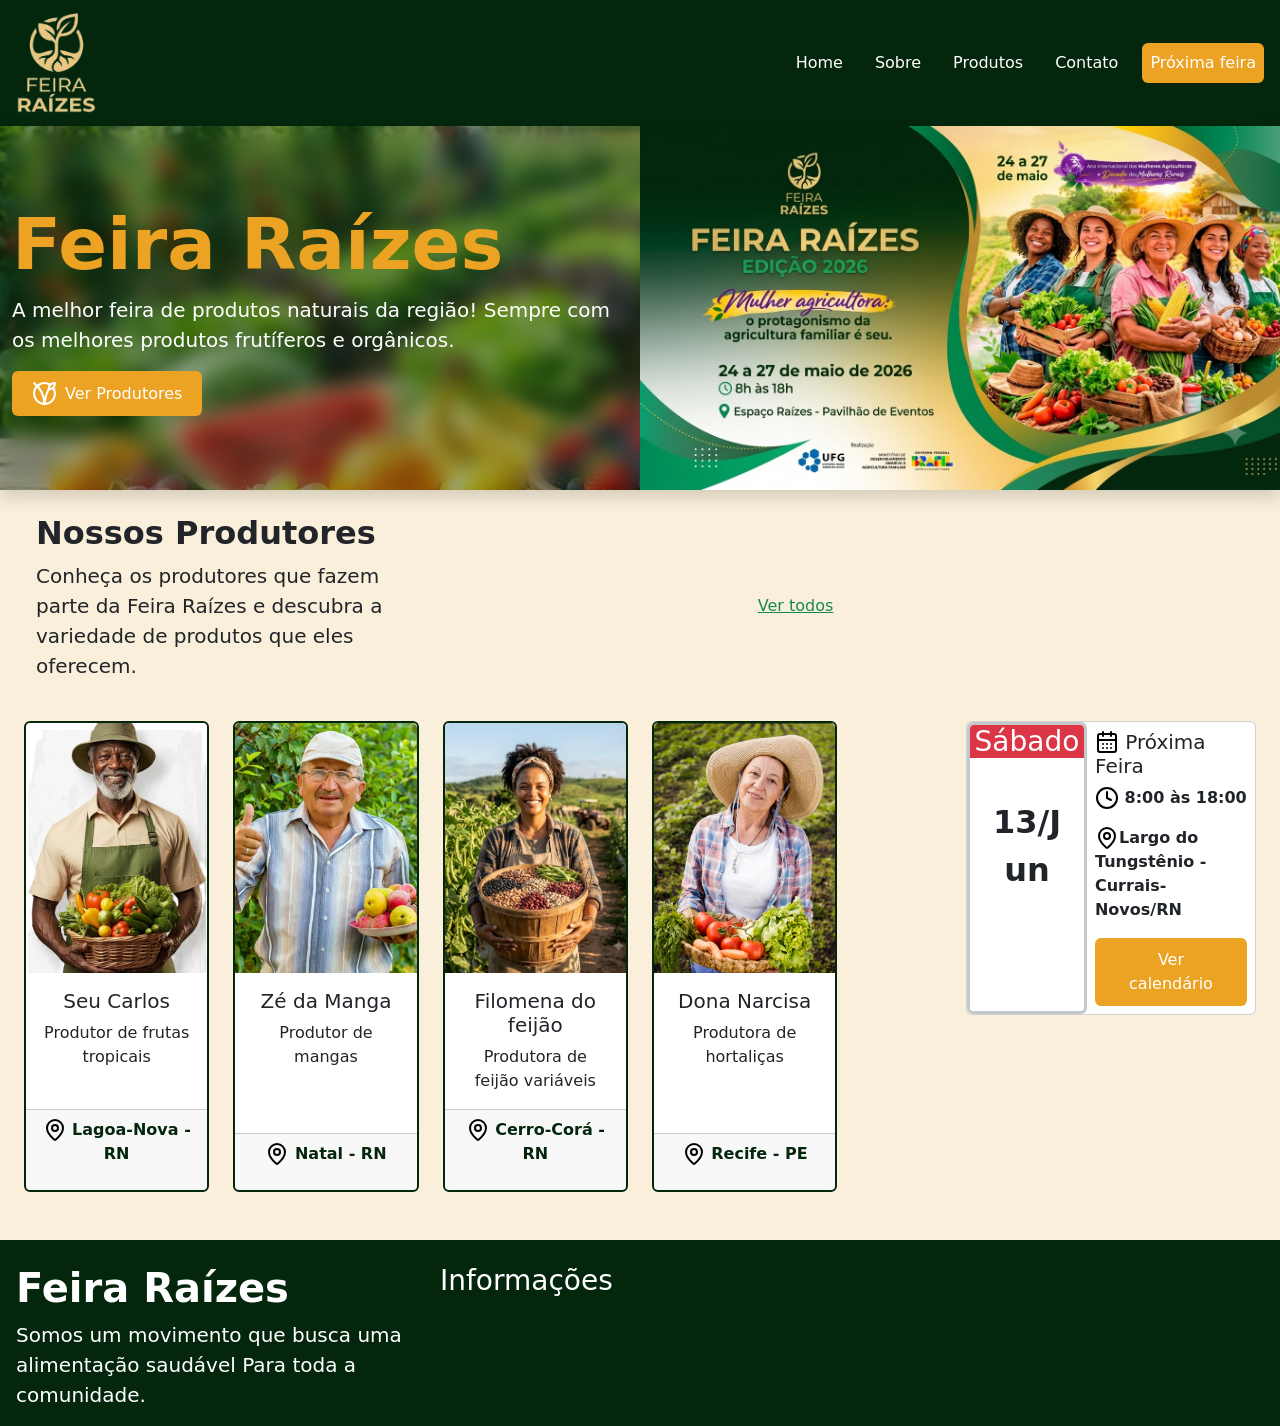
==== index.html @ c9ab0714 "Adição de background personalizado com opacidade na sessão home + retirada de margens padrão no arqu" ====
<!DOCTYPE html>
<html lang="pt-BR">

<head>
    <meta charset="UTF-8">
    <meta name="viewport" content="width=device-width, initial-scale=1.0">
    <link href="https://cdn.jsdelivr.net/npm/bootstrap@5.3.8/dist/css/bootstrap.min.css" rel="stylesheet"
        integrity="sha384-sRIl4kxILFvY47J16cr9ZwB07vP4J8+LH7qKQnuqkuIAvNWLzeN8tE5YBujZqJLB" crossorigin="anonymous">
    <link rel="stylesheet" href="assets/styles.css">
    <link rel="icon" type="image/png" href="assets/images/favicon.png">
    <title>Feira Raízes</title>
</head>

<body class="bg-background">
    <header>
        <div class="bg-custom-primary"><!--  div com elemnto nav classe navbar para o cabeçalho da página, com a logo e os links de navegação -->
            <nav class="navbar navbar-light pe-3 ps-3">
                <a href="">
                    <img class="navbar-brand" src="assets/images/logo-cor-invertida-removebg-preview.png" width="80" alt="Logo da Feira Raízes">
                </a>
                <ul class="navbar-nav flex-row gap-3 flex-wrap">
                    <li class="nav-item">
                        <a class="nav-link text-white btn custom-button-primary p-2" href="#">Home</a>
                    </li>
                    <li class="nav-item">
                        <a class="nav-link text-white btn custom-button-primary p-2" href="#">Sobre</a>
                    </li>
                    <li class="nav-item">
                        <a class="nav-link text-white btn custom-button-primary p-2" href="#">Produtos</a>
                    </li>
                    <li class="nav-item">
                        <a class="nav-link text-white btn custom-button-primary p-2" href="#">Contato</a>
                    </li>
                    <li class="nav-item">
                        <a class="nav-link text-white btn custom-button-secundary p-2" href="">Próxima feira</a>
                    </li>
                    <!-- a classe custom-button-secundary é personalizada e criada exclusivamente para os botões de navegação da página. -->
                </ul>
            </nav>
        </div>
        
    </header>

    <main>
        <section class="mt-0 p-0 shadow" id="home" style="background-image: url('assets/images/banner-fundo.png'); background-size: cover; background-position: center;">
            <!-- div com classe container-fluid usado para criar um container que ocupa toda a largura da tela, permitindo que o conteúdo se ajuste de forma responsiva em diferentes tamanhos de tela. -->
            <div class="d-flex align-items-center" style="backdrop-filter: blur(10px);">
                <div class="row">
                    <div class="col-md-6 p-4 text-center text-md-start bg-custom-primary-opacity align-content-center">
                        <h2 class="display-2 fw-bold text-custom-secundary">Feira Raízes</h2>
                        <p class="lead text-white">A melhor feira de produtos naturais da região! Sempre com os melhores produtos frutíferos e orgânicos.</p>
                        <a href="#produtores" class="btn custom-button-secundary text-white d-inline-flex align-items-center"><img class="me-2 img-fluid" width="25" src="assets/images/vegan.svg" alt=""> Ver Produtores</a>
                    </div>
                    <div class="col-md-6 p-0">
                        <img class="img-fluid" src="assets/images/banner.png" alt="Banner da Feira Raízes">
                    </div>
                </div> 
            </div>
        </section>

        
        <section class="p-4" id="produtores">
            <!-- essa sessão de produtores usa uma div com container fluid para ocupar totalmente o espaço igual a div do banner, porem,  -->
            <!-- dentro dessa div há outra div com classe de colunas para organizar os produtores em colunas, e cada produtor é representado por um card com imagem, nome, descrição e localização. A sessão também inclui um link para ver todos os produtores e produtos disponíveis na feira. -->
            <div class="container-fluid">
                <div class="row">
                    <!-- uso de article para semântica do html, pois o conteúdo é um artigo sobre os produtores da feira. -->
                    <article class="col-md-4 text-center text-md-start">
                        <h2 class="display-10 fw-bold">Nossos Produtores</h2>
                        <p class="lead">Conheça os produtores que fazem parte da Feira Raízes e descubra a variedade de produtos que eles oferecem.</p>
                    </article>
                    
                    <div class="col-md-4 text-right text-md-end d-flex justify-content-center justify-content-md-end align-items-center">
                        <a class="link-success" href="produtores_produtos.html" target="_blank">Ver todos</a>
                    </div>
                </div> 
            </div>
            <!-- div com classe de row para colunas e mt-4 para adicionar margem superior, e dentro dessa div há várias colunas representando os produtores da feira. 
             Cada coluna contém um card com imagem, nome, descrição e localização do produtor. A classe text-center é usada para centralizar o conteúdo dentro de cada coluna, e a classe mb-4 adiciona margem inferior para espaçamento entre os cards. 
             A classe h-100 é usada para garantir que todos os cards tenham a mesma altura, independentemente do conteúdo interno. -->

             <!-- decidi usar col-6 para agrupar de 2 em 2 cards em telas menores, e col-md-2 para exibir 5 cards em telas maiores, mantendo a consistência visual e o espaçamento adequado entre os elementos da página. -->
            <div class="row mt-4">
                <div class="col-6 col-md-2 text-center mb-4">
                    <article class="card border-custom h-100">
                        <img src="assets/images/Seu-carlos.jpg" class="card-img-top aspect-ratio-1-1 object-fit-cover" alt="imagem de seu Carlos">
                        <div class="card-body">
                            <h5 class="card-title">Seu Carlos</h5>
                            <p class="card-text">Produtor de frutas tropicais</p>
                        </div>
                        <div class="card-footer">
                            <p class="text-custom-primary fw-bold"><img src="assets/images/map-pin.svg" class="img-fluid align-bottom" alt="pin"> Lagoa-Nova - RN</p>    
                        </div>
                    </article>
                </div>
                <div class="col-6 col-md-2 text-center mb-4">
                    <article class="card border-custom h-100">
                        <img src="assets/images/zé-da-manga.png" class="card-img-top image-fluid object-fit-cover"  alt="imagem de Zé da Manga">
                        <!-- uilizei as classes de card para melhorar a semântica e por já haver uma estrutura de card pronta no bootstrap. -->
                        <div class="card-body">
                            <h5 class="card-title">Zé da Manga</h5>
                            <p class="card-text">Produtor de mangas</p>
                        </div>
                        <div class="card-footer">
                            <p class="text-custom-primary fw-bold"><img src="assets/images/map-pin.svg" class="img-fluid align-bottom" alt="pin"> Natal - RN</p>
                        </div>
                    </article>
                </div>
                <div class="col-6 col-md-2 text-center mb-4">
                    <article class="card border-custom h-100">
                        <img src="assets/images/Filomena-do-feijão.png" class="card-img-top image-fluid object-fit-cover"  alt="Filomena">
                        <!-- uilizei as classes de card para melhorar a semântica e por já haver uma estrutura de card pronta no bootstrap. -->
                        <div class="card-body">
                            <h5 class="card-title">Filomena do feijão</h5>
                            <p class="card-text">Produtora de feijão variáveis</p>
                        </div>
                        <div class="card-footer">
                            <p class="text-custom-primary fw-bold"><img src="assets/images/map-pin.svg" class="img-fluid align-bottom" alt="pin"> Cerro-Corá - RN</p>
                        </div>
                    </article>
                </div>
                <div class="col-6 col-md-2 text-center mb-4">
                    <article class="card border-custom h-100">
                        <img src="assets/images/Dona-narcisa.png" class="card-img-top image-fluid object-fit-cover"  alt="Dona Narcisa">
                        <!-- uilizei as classes de card para melhorar a semântica e por já haver uma estrutura de card pronta no bootstrap. -->
                        <div class="card-body">
                            <h5 class="card-title">Dona Narcisa</h5>
                            <p class="card-text">Produtora de hortaliças</p>
                        </div>
                        <div class="card-footer justify-content-center">
                            <p class="text-custom-primary fw-bold"><img src="assets/images/map-pin.svg" class="img-fluid align-bottom" alt="pin"> Recife - PE</p>  
                        </div>
                    </article>
                </div>

                <!-- card para próxima feira com offset-md-1, isso faz com que o card seja deslocado para a direita -->
                <!-- decidi usar colunas offset-md-1 para que o card da próxima feira fique alinhado com os cards dos produtores, mantendo a consistência visual e o espaçamento adequado entre os elementos da página. -->
                <div class="col-md-3 offset-md-1 mb-4">
                  <div class="card">
                    <div class="row g-0">
                        <div class="col-5 border-3 border border-secondary-subtle rounded-2">
                            <div class="bg-danger text-center text-white rounded-top-1">
                                <h3>Sábado</h3>
                            </div>

                            <div class="d-flex justify-content-center align-items-center text-center mt-4 border-2 rounded-2 p-3 flex-wrap">
                                <p class="fs-2 fw-bold text-break">13/Jun</p>
                            </div>
                                
                        </div>
                        <div class="col-7">
                            <div class="m-2 d-flex flex-column">
                                <h5 class="card-title"><img src="assets/images/calendar-days.svg" class="img-fluid align-bottom" alt=""> Próxima Feira</h5>
                                <p class="fw-semibold"><img src="assets/images/clock.svg" class="img-fluid align-bottom" alt=""> 8:00 às 18:00</p>
                                <p class="fw-semibold"><img src="assets/images/map-pin.svg" class="img-fluid align-bottom" alt="">Largo do Tungstênio - Currais-Novos/RN</p>
                                <div class="d-flex justify-content-center justify-content-center align-items-center">
                                    <a href="" class="btn text-white custom-button-secundary">Ver calendário</a>
                                </div>
                              </div>
                        </div>
                    </div>

                  </div>
                </div>


            </div>

        </section>

    </main>

    <footer id="sobre">
        <div class="bg-custom-primary text-white pe-3 ps-3 mb-0">
            <div class="row pt-4">
                <div class="col-4">
                    <h3 class="display-6 fw-bold">Feira Raízes</h3>
                    <p class="lead fs-5">Somos um movimento que busca uma alimentação saudável Para toda a comunidade.</p>
                </div>

                <div class="col-4">
                    <h3>Informações</h3>
                </div>

            </div>
        </div>

    </footer>
</body>

</html>
---- assets/styles.css ----
:root {
    --cor-primaria: #03260c;
    --cor-alternativa: #184017;
    --cor-secundaria: #eca222;
    --cor-terciaria: #bf2e21;
    --cor-fundo: #f2d09153;
}

html, body {
    margin: 0;
    padding: 0;
    width: 100%;
    overflow-x: hidden;
}

.custom-button-primary {
    color: var(--cor-secundaria);
    border: none;
    padding: 10px 20px;
    font-size: 16px;
}

.text-custom-secundary {
    color: var(--cor-secundaria);
}

.custom-button-primary:hover {
    background-color: var(--cor-alternativa);
}

.custom-button-secundary {
    background-color: var(--cor-secundaria);
    border: none;
    padding: 10px 20px;
    font-size: 16px;
    transition: background-color 0.3s ease;
}

.custom-button-secundary:hover {
    background-color: var(--cor-terciaria);
}

.bg-background {
    background-color: var(--cor-fundo);
}

.border-custom {
    border: 2px solid var(--cor-primaria);
    border-radius: 6px;
}

.bg-custom-primary {
    background-color: var(--cor-primaria);
}

.bg-custom-primary-opacity {
    background-color: #03260c60;
}

.card-img-top {
    height: 250px;
    object-position: center 15%;
    object-fit: cover;
}

.text-custom-primary {
    color: var(--cor-primaria);
}
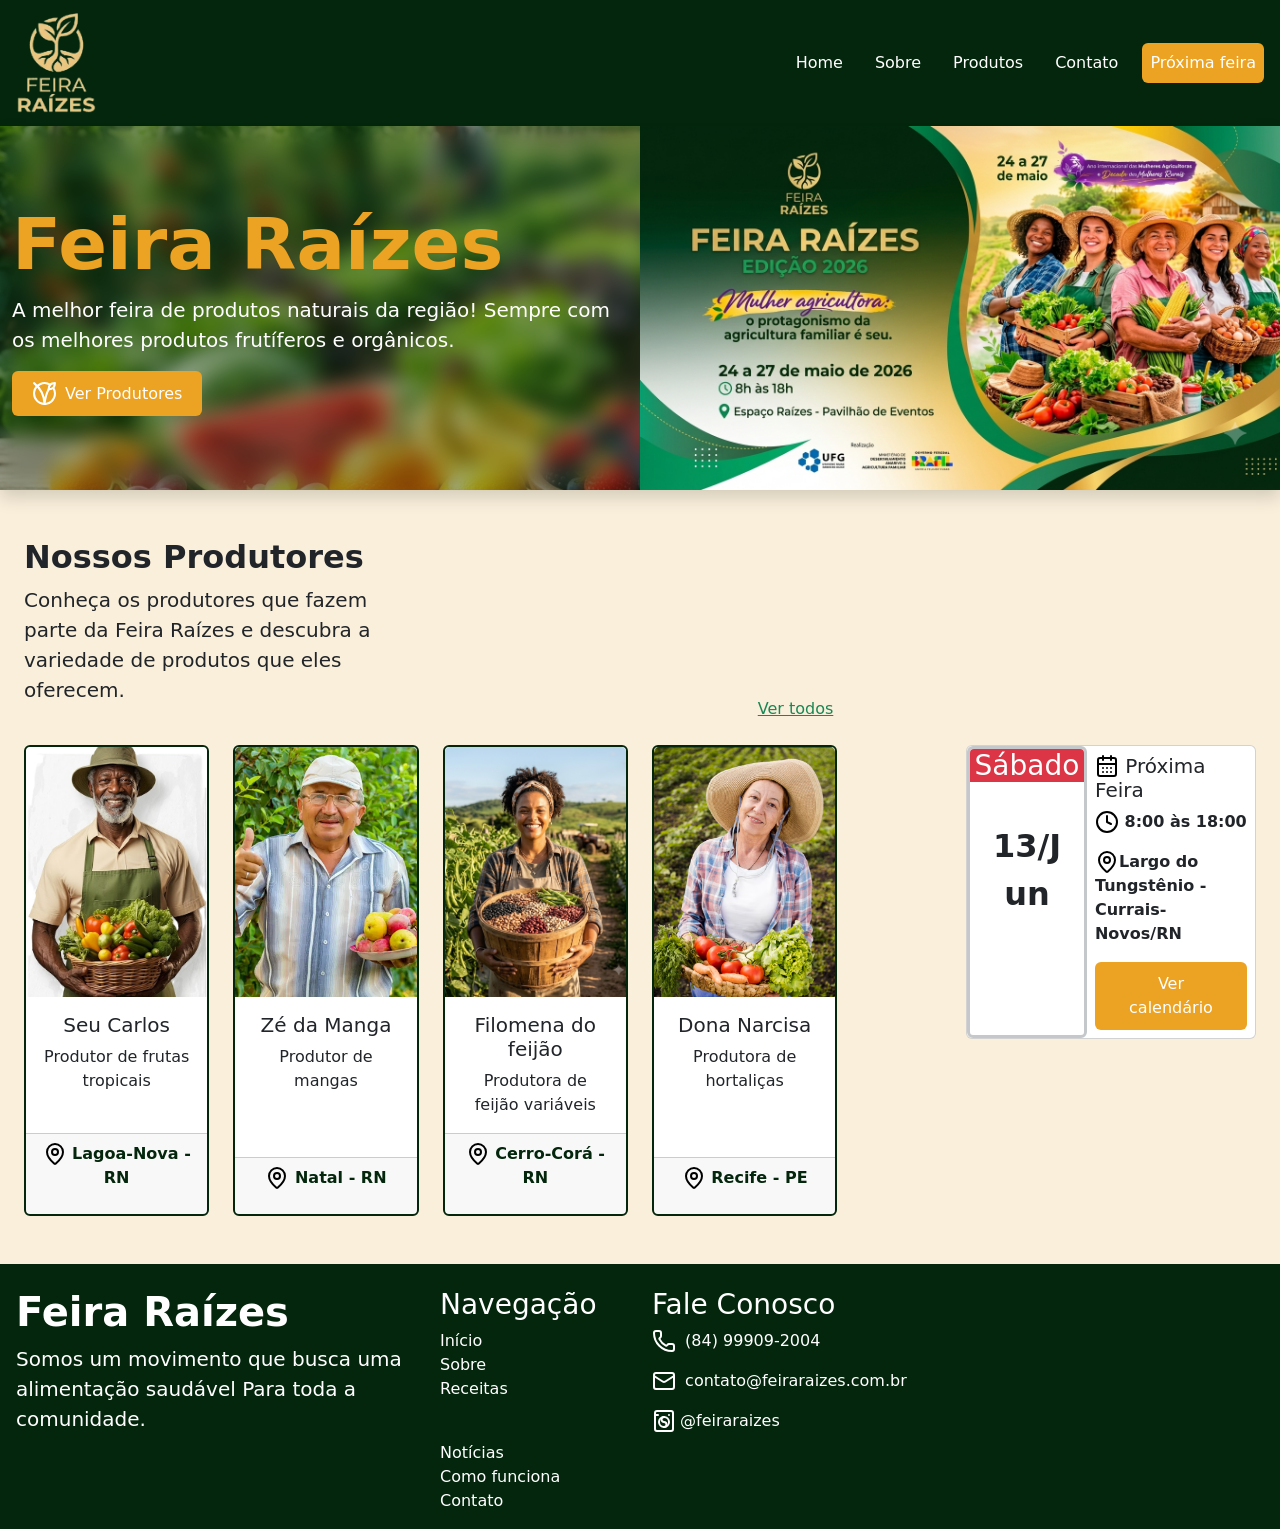
==== commit e3c74d34: "Adição da coluna de informações no footer + Correções de espaçamentos na página" ====
--- a/index.html
+++ b/index.html
@@ -62,25 +62,23 @@
         <section class="p-4" id="produtores">
             <!-- essa sessão de produtores usa uma div com container fluid para ocupar totalmente o espaço igual a div do banner, porem,  -->
             <!-- dentro dessa div há outra div com classe de colunas para organizar os produtores em colunas, e cada produtor é representado por um card com imagem, nome, descrição e localização. A sessão também inclui um link para ver todos os produtores e produtos disponíveis na feira. -->
-            <div class="container-fluid">
-                <div class="row">
-                    <!-- uso de article para semântica do html, pois o conteúdo é um artigo sobre os produtores da feira. -->
-                    <article class="col-md-4 text-center text-md-start">
-                        <h2 class="display-10 fw-bold">Nossos Produtores</h2>
-                        <p class="lead">Conheça os produtores que fazem parte da Feira Raízes e descubra a variedade de produtos que eles oferecem.</p>
-                    </article>
-                    
-                    <div class="col-md-4 text-right text-md-end d-flex justify-content-center justify-content-md-end align-items-center">
-                        <a class="link-success" href="produtores_produtos.html" target="_blank">Ver todos</a>
-                    </div>
-                </div> 
+            <div class="row mt-4">
+                <!-- uso de article para semântica do html, pois o conteúdo é um artigo sobre os produtores da feira. -->
+                <article class="col-md-4 text-center text-md-start">
+                    <h2 class="display-10 fw-bold">Nossos Produtores</h2>
+                    <p class="lead">Conheça os produtores que fazem parte da Feira Raízes e descubra a variedade de produtos que eles oferecem.</p>
+                </article>
+                
+                <div class="col-md-4 text-right text-md-end d-flex justify-content-center justify-content-md-end align-items-end">
+                    <a class="link-success pe-1" href="produtores_produtos.html" target="_blank">Ver todos</a>
+                </div>
             </div>
             <!-- div com classe de row para colunas e mt-4 para adicionar margem superior, e dentro dessa div há várias colunas representando os produtores da feira. 
              Cada coluna contém um card com imagem, nome, descrição e localização do produtor. A classe text-center é usada para centralizar o conteúdo dentro de cada coluna, e a classe mb-4 adiciona margem inferior para espaçamento entre os cards. 
              A classe h-100 é usada para garantir que todos os cards tenham a mesma altura, independentemente do conteúdo interno. -->
 
              <!-- decidi usar col-6 para agrupar de 2 em 2 cards em telas menores, e col-md-2 para exibir 5 cards em telas maiores, mantendo a consistência visual e o espaçamento adequado entre os elementos da página. -->
-            <div class="row mt-4">
+            <div class="row mt-4 h-100">
                 <div class="col-6 col-md-2 text-center mb-4">
                     <article class="card border-custom h-100">
                         <img src="assets/images/Seu-carlos.jpg" class="card-img-top aspect-ratio-1-1 object-fit-cover" alt="imagem de seu Carlos">
@@ -171,15 +169,40 @@
     </main>
 
     <footer id="sobre">
+        <!-- fiz o uso de col-md para em telas grandes os elementos ficarem separados e apresentáveis. Ao diminuir a tela todos irão ficar empilhados como blocos para melhor visualização -->
         <div class="bg-custom-primary text-white pe-3 ps-3 mb-0">
             <div class="row pt-4">
-                <div class="col-4">
+                <div class="col-md-4">
                     <h3 class="display-6 fw-bold">Feira Raízes</h3>
                     <p class="lead fs-5">Somos um movimento que busca uma alimentação saudável Para toda a comunidade.</p>
                 </div>
 
-                <div class="col-4">
-                    <h3>Informações</h3>
+                <div class="col-md-2">
+                    <h3 class="text-break">Navegação</h3>
+                    <div class="d-flex gap-4 flex-wrap">
+                        <ul class="list-unstyled">
+                            <li><a href="#home" class="text-white text-decoration-none">Início</a></li>
+                            <li><a href="#sobre" class="text-white text-decoration-none">Sobre</a></li>
+                            <li><a href="#contato" class="text-white text-decoration-none">Receitas</a></li>
+                        </ul>
+                        <ul class="list-unstyled">
+                            <li><a href="#produtores" class="text-white text-decoration-none">Notícias</a></li>
+                            <li><a href="#produtores" class="text-white text-decoration-none">Como funciona</a></li>
+                            <li><a href="#produtores" class="text-white text-decoration-none">Contato</a></li>
+                        </ul>
+                    </div>
+                </div>
+
+                <div class="col-md-4">
+                    <h3 class="text-break">Fale Conosco</h3>
+                    <div class="d-flex flex-wrap">
+                        <ul class="list-unstyled">
+                            <li><p><img src="assets/images/phone.svg" class="align-bottom pe-1" alt="Telefone"> (84) 99909-2004</p></li>
+                            <li><p><img src="assets/images/mail.svg" class="align-bottom pe-1" alt="Email"> contato@feiraraizes.com.br</p></li>
+                            <li><p><img src="assets/images/instagram.svg" class="align-bottom pe-1" alt="">@feiraraizes</p></li>
+                        </ul>
+
+                    </div>
                 </div>
 
             </div>
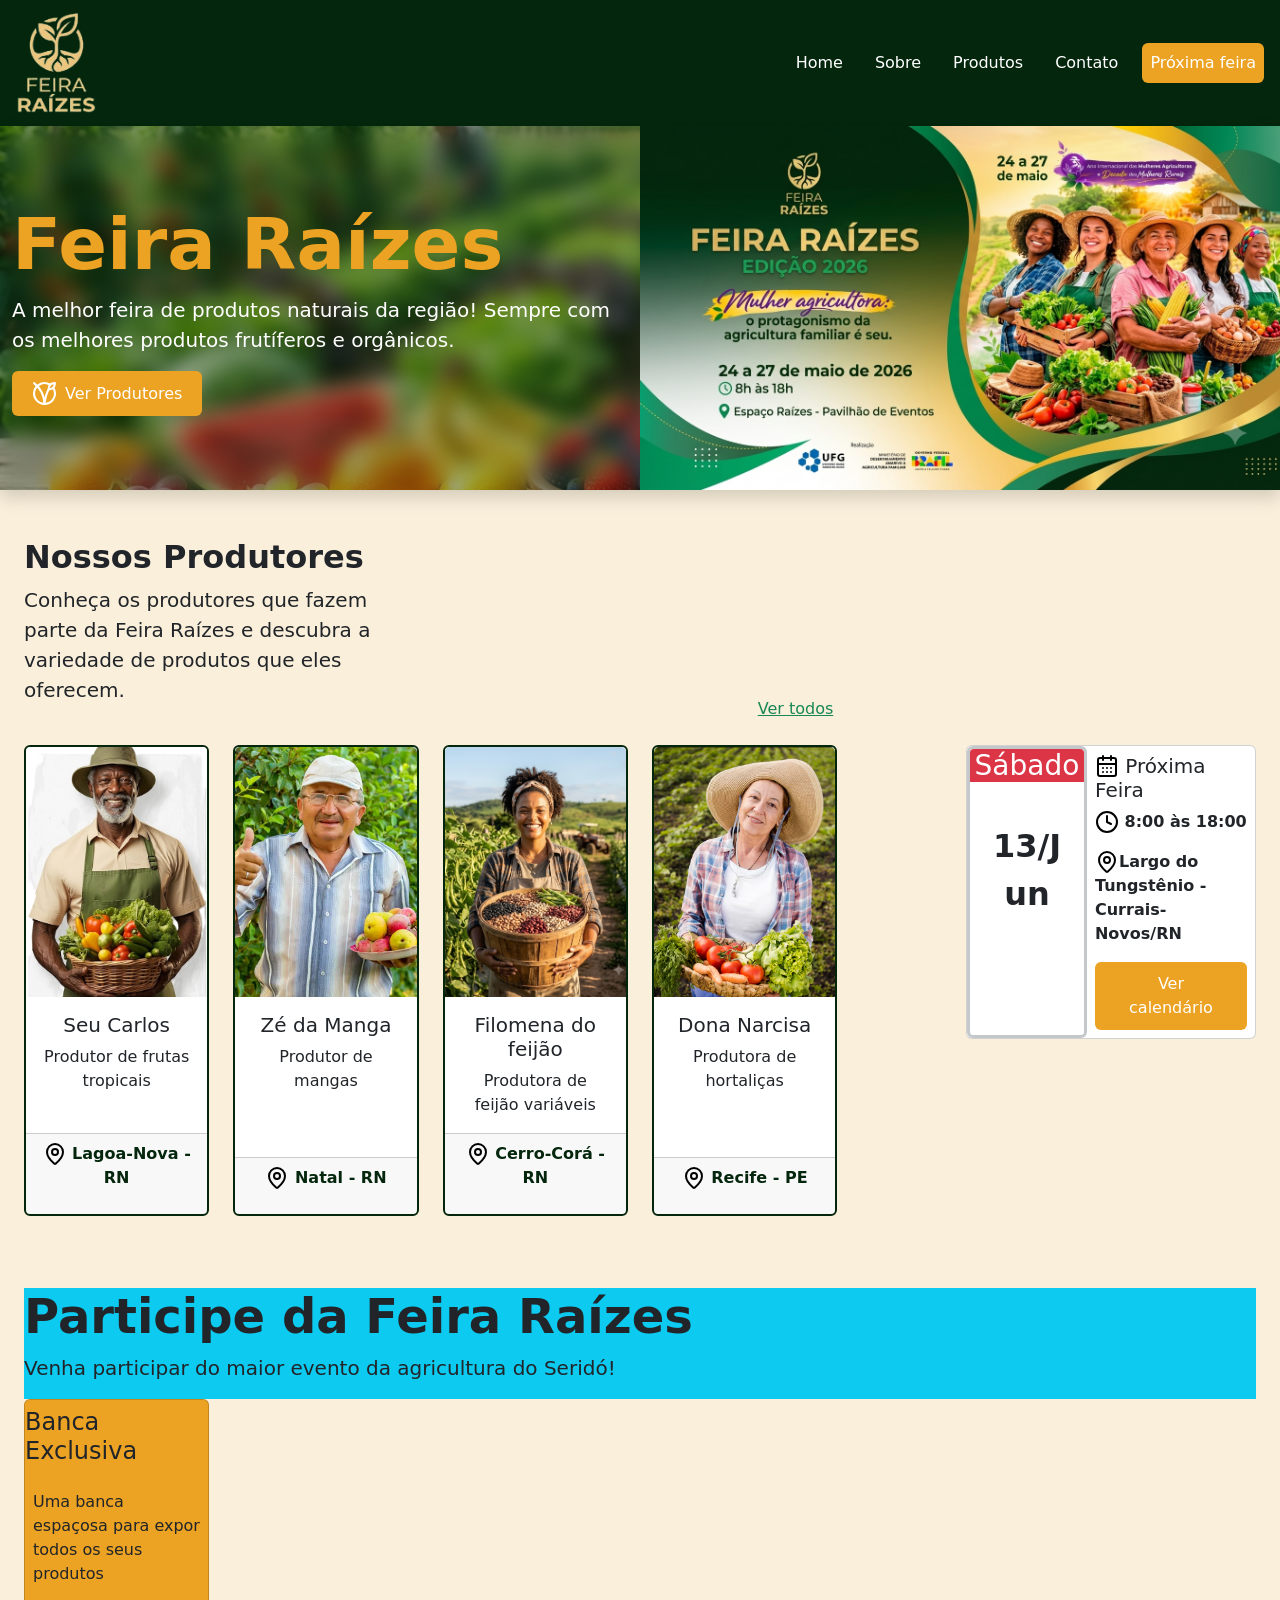
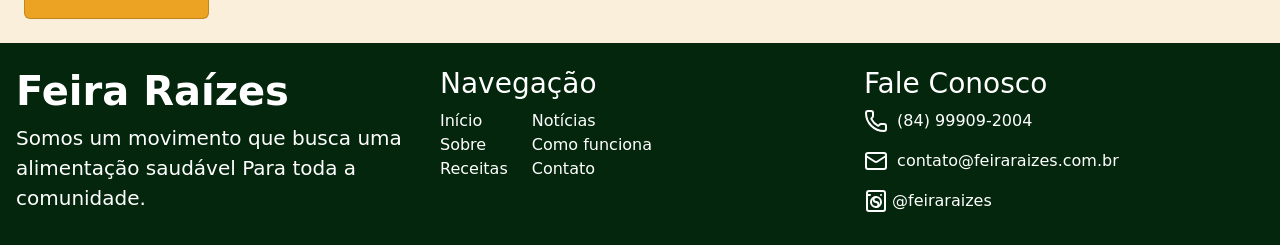
==== commit b9894242: "Adição da sessão participe" ====
--- a/index.html
+++ b/index.html
@@ -166,6 +166,28 @@
 
         </section>
 
+
+        <section class="p-4" id="participacao">
+            <div class="d-flex flex-column bg-info">
+                <h3 class="display-5 fw-bold">Participe da Feira Raízes</h3>
+                <p class="fs-5">Venha participar do maior evento da agricultura do Seridó!</p>
+            </div>
+
+            <div class="row">
+                <div class="col-6 col-md-2">
+                    <article class="card bg-custom-secundary">
+                        <div class="d-flex justify-content-center pt-2">
+                            <h3 class="fs-4">Banca Exclusiva</h3>
+                        </div>
+
+                        <div class="card-body d-flex px-2 container-fluid">
+                            <p>Uma banca espaçosa para expor todos os seus produtos</p>
+                        </div>
+                    </article>
+                </div>
+            </div>
+        </section>
+
     </main>
 
     <footer id="sobre">
@@ -177,7 +199,7 @@
                     <p class="lead fs-5">Somos um movimento que busca uma alimentação saudável Para toda a comunidade.</p>
                 </div>
 
-                <div class="col-md-2">
+                <div class="col-md-4">
                     <h3 class="text-break">Navegação</h3>
                     <div class="d-flex gap-4 flex-wrap">
                         <ul class="list-unstyled">
--- a/assets/styles.css
+++ b/assets/styles.css
@@ -53,6 +53,10 @@
     background-color: var(--cor-primaria);
 }
 
+.bg-custom-secundary {
+    background-color: var(--cor-secundaria);
+}
+
 .bg-custom-primary-opacity {
     background-color: #03260c60;
 }
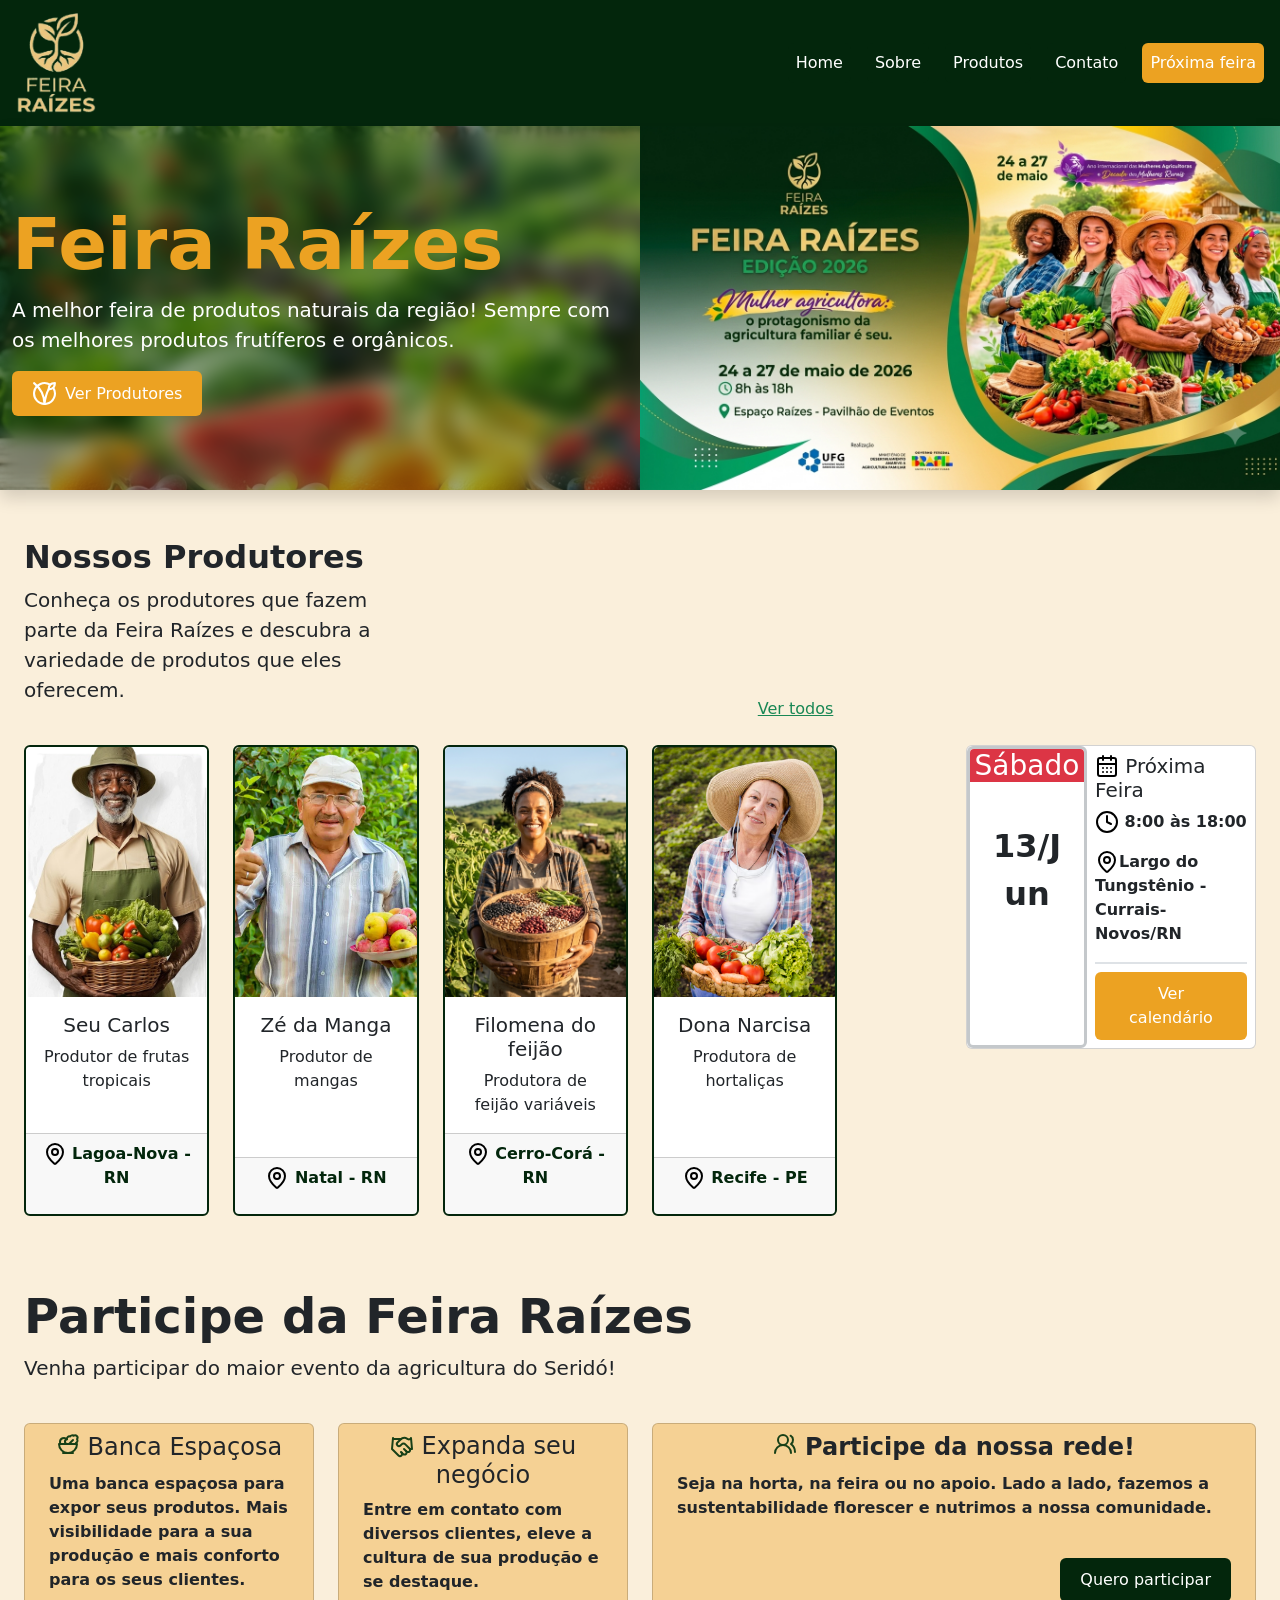
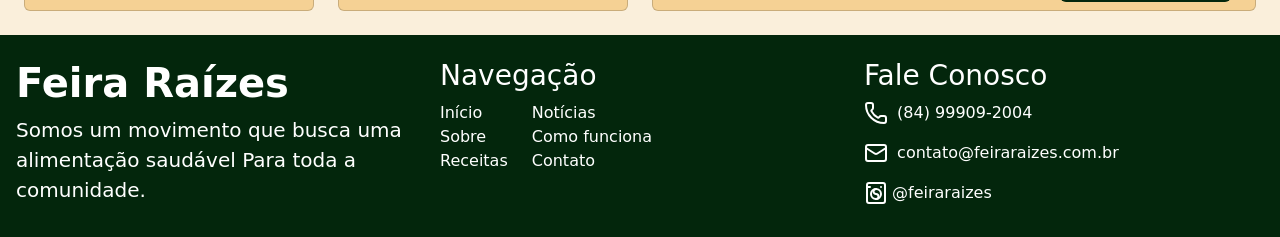
==== commit ec44a964: "Cards da sessão de participe + novas cores de background + ícones" ====
--- a/index.html
+++ b/index.html
@@ -151,7 +151,7 @@
                                 <h5 class="card-title"><img src="assets/images/calendar-days.svg" class="img-fluid align-bottom" alt=""> Próxima Feira</h5>
                                 <p class="fw-semibold"><img src="assets/images/clock.svg" class="img-fluid align-bottom" alt=""> 8:00 às 18:00</p>
                                 <p class="fw-semibold"><img src="assets/images/map-pin.svg" class="img-fluid align-bottom" alt="">Largo do Tungstênio - Currais-Novos/RN</p>
-                                <div class="d-flex justify-content-center justify-content-center align-items-center">
+                                <div class="d-flex justify-content-center justify-content-center align-items-center border-top border-2 pt-2">
                                     <a href="" class="btn text-white custom-button-secundary">Ver calendário</a>
                                 </div>
                               </div>
@@ -168,24 +168,62 @@
 
 
         <section class="p-4" id="participacao">
-            <div class="d-flex flex-column bg-info">
+            <div class="d-flex flex-column">
                 <h3 class="display-5 fw-bold">Participe da Feira Raízes</h3>
                 <p class="fs-5">Venha participar do maior evento da agricultura do Seridó!</p>
             </div>
 
-            <div class="row">
-                <div class="col-6 col-md-2">
-                    <article class="card bg-custom-secundary">
-                        <div class="d-flex justify-content-center pt-2">
-                            <h3 class="fs-4">Banca Exclusiva</h3>
-                        </div>
-
-                        <div class="card-body d-flex px-2 container-fluid">
-                            <p>Uma banca espaçosa para expor todos os seus produtos</p>
-                        </div>
-                    </article>
-                </div>
-            </div>
+            <div class="row mt-4">
+                <div class="col-6 col-md-3">
+                    <article class="card bg-custom-secundary-light h-100">
+                        <div class="pt-2">
+                            <div class="d-flex justify-content-center align-items-center flex-wrap text-center">
+                                <h3 class="fs-4"><img src="assets/images/salad.svg" class="mb-2" alt="ícone"> Banca Espaçosa</h3>
+                            </div>
+                        </div>
+
+                        <div class="px-4 fw-semibold text-center text-md-start">
+                            <p>Uma banca espaçosa para expor seus produtos. Mais visibilidade para a sua produção e mais conforto para os seus clientes.</p>
+                        </div>
+                    </article>
+                </div>
+                <div class="col-6 col-md-3">
+                    <article class="card bg-custom-secundary-light h-100">
+                        <div class="pt-2">
+                            <div class="d-flex justify-content-center align-items-center flex-wrap text-center">
+                                <h3 class="fs-4"><img src="assets/images/handshake.svg" alt="ícone"> Expanda seu negócio</h3>
+                            </div>
+                        </div>
+
+                        <div class="px-4 fw-semibold text-center text-md-start">
+                            <p>Entre em contato com diversos clientes, eleve a cultura de sua produção e se destaque.</p>
+                        </div>
+                    </article>
+                </div>
+
+                <div class="col-md-6 mt-4 mt-md-0">
+                    <article class="card bg-custom-secundary-light h-100">
+                        <div class="pt-2 text-center">
+                            <div class="d-flex justify-content-center align-items-center flex-wrap text-center">
+                                <h3 class="fs-4 fw-bold"><img src="assets/images/users-round.svg" class="mb-2 me-2" alt="ícone">Participe da nossa rede!</h3>
+                            </div>
+                        </div>
+
+                        <div class="px-4 fw-semibold text-center text-md-start">
+                            <p>Seja na horta, na feira ou no apoio. Lado a lado, fazemos a sustentabilidade florescer e nutrimos a nossa comunidade.</p>
+                        </div>
+
+                        <div class="d-flex flex-column mt-auto mb-2">
+                            <div class="d-flex justify-content-end px-4">
+                                <a href="participe.html" target="_blank" class="btn custom-button-primary">Quero participar</a>
+                            </div>
+                        </div>
+
+                    </article>
+                </div>
+            </div>
+
+
         </section>
 
     </main>
--- a/assets/styles.css
+++ b/assets/styles.css
@@ -14,10 +14,12 @@
 }
 
 .custom-button-primary {
-    color: var(--cor-secundaria);
+    background-color: var(--cor-primaria);
+    color: white;
     border: none;
     padding: 10px 20px;
     font-size: 16px;
+    transition: background-color 0.3s ease;
 }
 
 .text-custom-secundary {
@@ -25,7 +27,8 @@
 }
 
 .custom-button-primary:hover {
-    background-color: var(--cor-alternativa);
+    background-color: var(--cor-terciaria);
+    color: white;
 }
 
 .custom-button-secundary {
@@ -61,6 +64,16 @@
     background-color: #03260c60;
 }
 
+.bg-custom-secundary-light {
+    background-color: #eca22262;
+    transition: 0.3s ease-out;
+}
+
+/* .bg-custom-secundary-light:hover {
+    background-color: var(--cor-terciaria);
+    color: white;
+} */
+
 .card-img-top {
     height: 250px;
     object-position: center 15%;
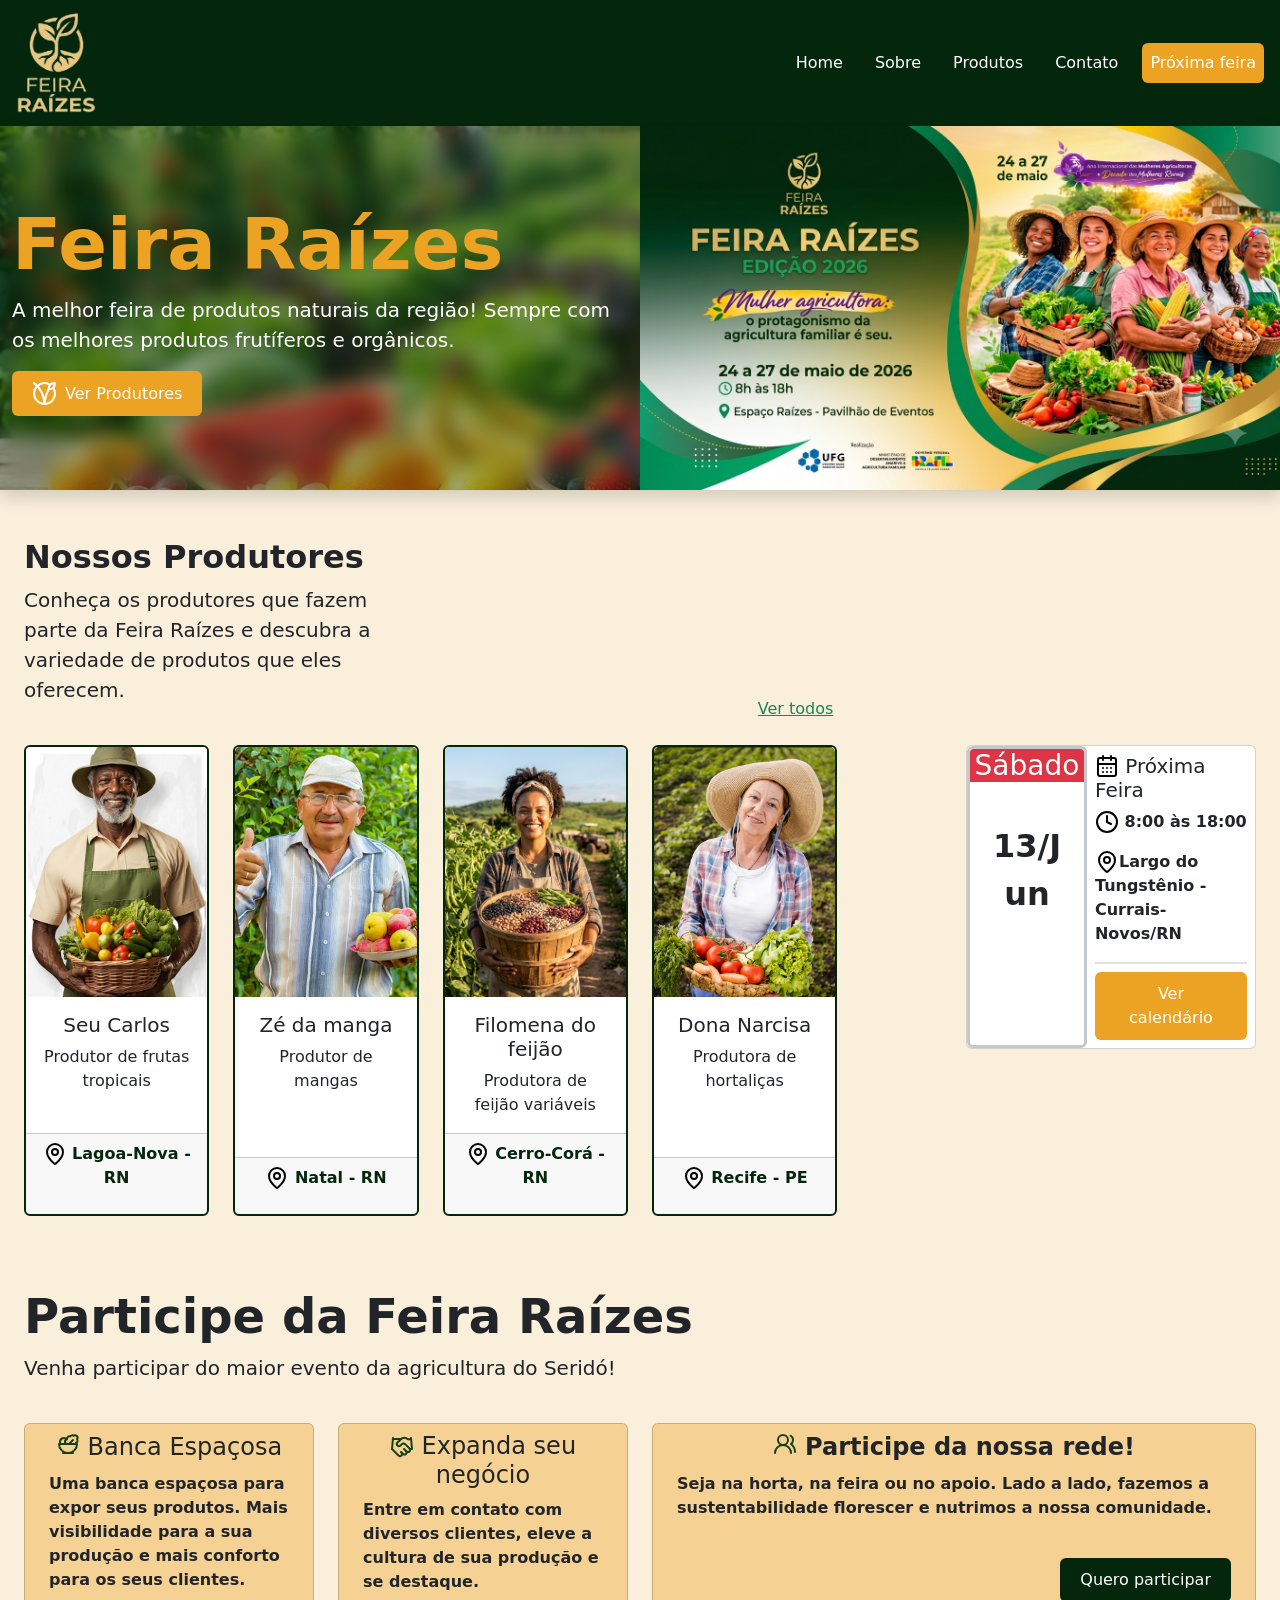
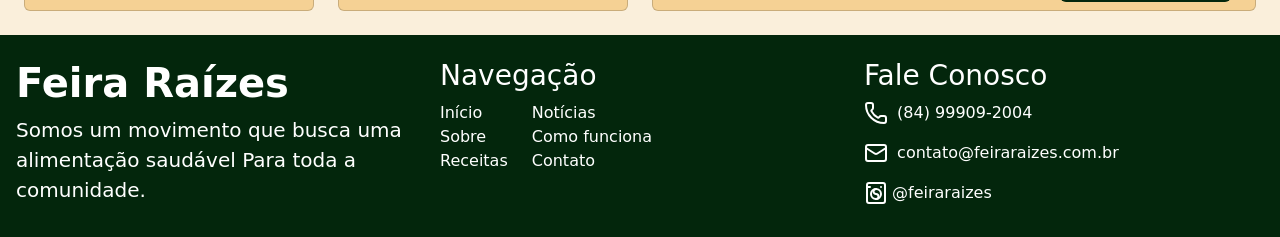
==== commit 79371608: "Adição da primeira linha de produtos + criação de badge de estação" ====
--- a/index.html
+++ b/index.html
@@ -47,7 +47,7 @@
             <div class="d-flex align-items-center" style="backdrop-filter: blur(10px);">
                 <div class="row">
                     <div class="col-md-6 p-4 text-center text-md-start bg-custom-primary-opacity align-content-center">
-                        <h2 class="display-2 fw-bold text-custom-secundary">Feira Raízes</h2>
+                        <h1 class="display-2 fw-bold text-custom-secundary">Feira Raízes</h1>
                         <p class="lead text-white">A melhor feira de produtos naturais da região! Sempre com os melhores produtos frutíferos e orgânicos.</p>
                         <a href="#produtores" class="btn custom-button-secundary text-white d-inline-flex align-items-center"><img class="me-2 img-fluid" width="25" src="assets/images/vegan.svg" alt=""> Ver Produtores</a>
                     </div>
@@ -70,7 +70,7 @@
                 </article>
                 
                 <div class="col-md-4 text-right text-md-end d-flex justify-content-center justify-content-md-end align-items-end">
-                    <a class="link-success pe-1" href="produtores_produtos.html" target="_blank">Ver todos</a>
+                    <a class="link-success pe-1" href="produtores_produtos.html">Ver todos</a>
                 </div>
             </div>
             <!-- div com classe de row para colunas e mt-4 para adicionar margem superior, e dentro dessa div há várias colunas representando os produtores da feira. 
@@ -96,7 +96,7 @@
                         <img src="assets/images/zé-da-manga.png" class="card-img-top image-fluid object-fit-cover"  alt="imagem de Zé da Manga">
                         <!-- uilizei as classes de card para melhorar a semântica e por já haver uma estrutura de card pronta no bootstrap. -->
                         <div class="card-body">
-                            <h5 class="card-title">Zé da Manga</h5>
+                            <h5 class="card-title">Zé da manga</h5>
                             <p class="card-text">Produtor de mangas</p>
                         </div>
                         <div class="card-footer">
--- a/assets/styles.css
+++ b/assets/styles.css
@@ -43,6 +43,19 @@
     background-color: var(--cor-terciaria);
 }
 
+.custom-button-secundary-light {
+    background-color: #eca2224b;
+    border: 2px solid gray;
+    padding: 8px 20px;
+    font-size: 16px;
+    transition: background-color 0.3s ease;
+}
+
+.custom-button-secundary-light:hover {
+    background-color: var(--cor-terciaria);
+    color: white;
+}
+
 .bg-background {
     background-color: var(--cor-fundo);
 }
@@ -82,4 +95,14 @@
 
 .text-custom-primary {
     color: var(--cor-primaria);
+}
+
+.border-custom-card {
+    border: 0.1rem dashed var(--cor-terciaria);
+    border-radius: 4px;
+}
+
+.bg-custom-secundary-low {
+    background-color: #fceed6;;
+    color: var(--cor-alternativa);
 }
